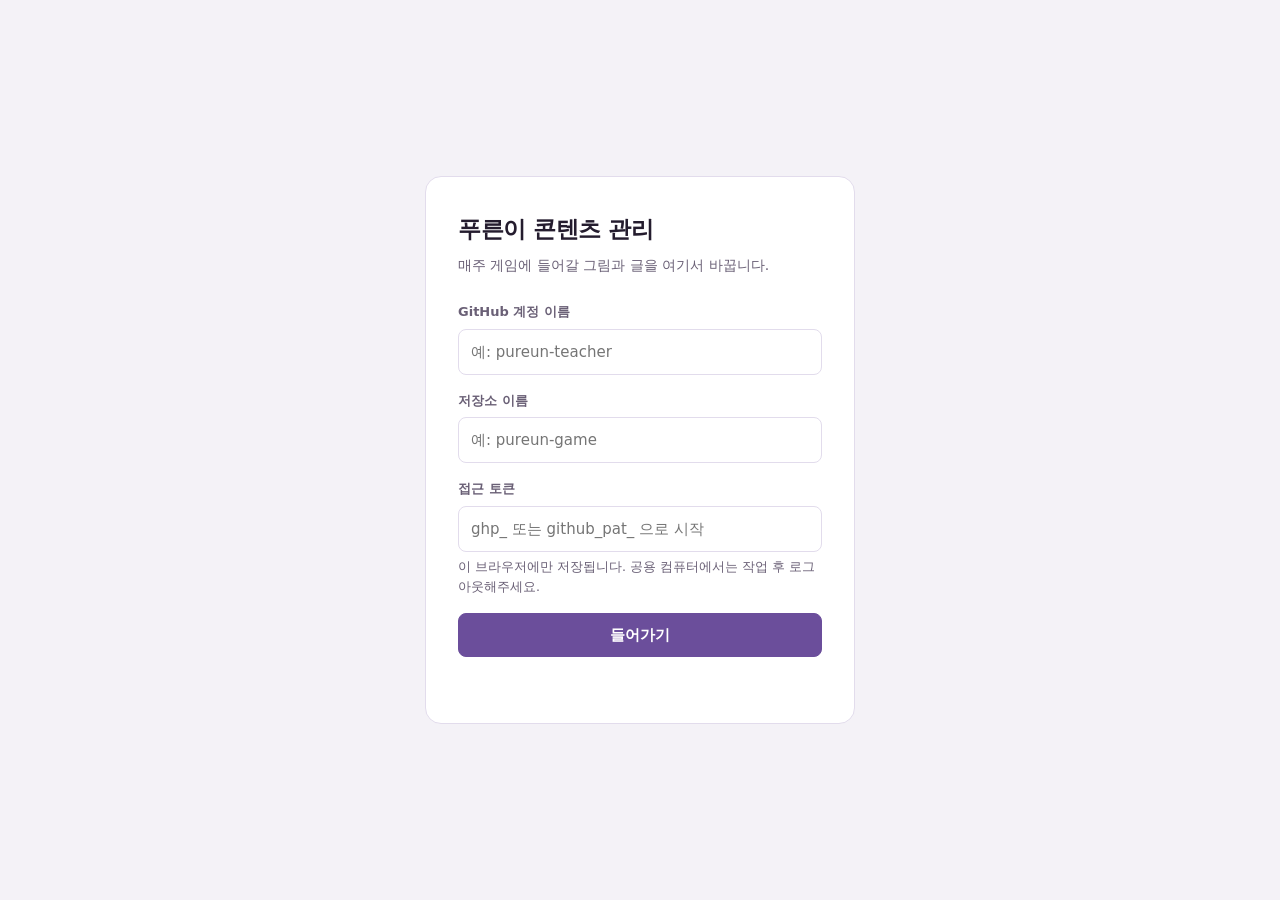
==== admin/index.html @ aa9b967f "Add files via upload" ====
<!DOCTYPE html>
<html lang="ko">
<head>
<meta charset="UTF-8" />
<meta name="viewport" content="width=device-width, initial-scale=1" />
<title>푸른이 콘텐츠 관리</title>
<link rel="icon" href="data:," />
<link rel="stylesheet" href="css/admin.css" />
</head>
<body>

<!-- 로그인 -->
<div id="gate" class="gate">
  <div class="gate-card">
    <h1>푸른이 콘텐츠 관리</h1>
    <p>매주 게임에 들어갈 그림과 글을 여기서 바꿉니다.</p>

    <div class="field">
      <label for="fOwner">GitHub 계정 이름</label>
      <input id="fOwner" type="text" placeholder="예: pureun-teacher" autocomplete="off" />
    </div>
    <div class="field">
      <label for="fRepo">저장소 이름</label>
      <input id="fRepo" type="text" placeholder="예: pureun-game" autocomplete="off" />
    </div>
    <div class="field">
      <label for="fToken">접근 토큰</label>
      <input id="fToken" type="password" placeholder="ghp_ 또는 github_pat_ 으로 시작" autocomplete="off" />
      <div class="hint">이 브라우저에만 저장됩니다. 공용 컴퓨터에서는 작업 후 로그아웃해주세요.</div>
    </div>

    <button id="btnLogin" class="btn btn-primary" style="width:100%">들어가기</button>
    <div id="gateMsg" class="hint" style="margin-top:12px;min-height:20px;color:var(--clay)"></div>
  </div>
</div>

<!-- 관리 화면 -->
<div id="app" class="hidden">
  <header class="topbar">
    <span class="brand">푸른이 콘텐츠 관리</span>
    <span id="liveNow" class="live-now"><span class="live-dot"></span>불러오는 중</span>
    <button id="btnLogout" class="btn-quiet">로그아웃</button>
  </header>

  <nav id="weeks" class="weeks" aria-label="회차 선택"></nav>

  <main class="work">
    <nav class="steps" aria-label="편집 항목">
      <button data-go="secOpening" aria-current="true">오프닝 이야기</button>
      <button data-go="secR1">1라운드 레시피</button>
      <button data-go="secR1kw">1라운드 키워드</button>
      <button data-go="secMiddle">중간 이야기</button>
      <button data-go="secR2">2라운드 레시피</button>
      <button data-go="secR2kw">2라운드 키워드</button>
      <button data-go="secEnding">엔딩 이야기</button>
    </nav>

    <div>
      <section class="panel" style="display:flex;align-items:center;gap:14px;flex-wrap:wrap">
        <div style="margin-right:auto">
          <h2 id="weekTitle" style="margin:0">1회차</h2>
          <p class="sub" id="weekSub" style="margin:2px 0 0">아직 아무것도 없습니다.</p>
        </div>
        <button id="btnCopy" class="btn btn-sm">이전 회차 복제해오기</button>
      </section>

      <section class="panel" id="secOpening">
        <h2>오프닝 이야기</h2>
        <p class="sub">게임을 열면 가장 먼저 넘겨보는 그림책입니다. 대사는 그림 안에 그려 넣어주세요.</p>
        <div class="pages" id="pagesOpening"></div>
      </section>

      <section class="panel" id="secR1">
        <h2>1라운드 레시피</h2>
        <p class="sub">아이들이 어떤 재료를 모아야 하는지 보여주는 화면입니다.</p>
        <div class="row2">
          <div>
            <div class="field"><label>레시피 그림</label><div id="dropR1recipe"></div></div>
            <div class="field"><label>바구니를 든 푸른이</label><div id="dropR1player"></div></div>
          </div>
          <div>
            <div class="field"><label for="r1title">화면 제목</label>
              <input id="r1title" type="text" placeholder="오늘은 누구랑 놀게 될까요?" /></div>
            <div class="field"><label for="r1note">안내 문구</label>
              <textarea id="r1note" rows="3" placeholder="레시피를 잘 기억해주세요."></textarea>
              <div class="hint">줄을 바꾸려면 그냥 엔터를 누르세요.</div></div>
            <div class="field"><label for="r1resultName">오늘 만날 친구 이름</label>
              <input id="r1resultName" type="text" placeholder="민제 선생님" /></div>
            <div class="field"><label>성공했을 때 등장할 친구 그림</label><div id="dropR1result"></div></div>
          </div>
        </div>
      </section>

      <section class="panel" id="secR1kw">
        <h2>1라운드 키워드</h2>
        <p class="sub">체크한 것이 모아야 하는 재료, 체크하지 않은 것은 피해야 하는 재료입니다.
          피할 재료를 하나도 넣지 않으면 기본 오답 그림 8개가 쓰입니다.</p>
        <div class="kw-list" id="kwR1"></div>
        <button class="btn btn-sm" data-addkw="1">키워드 추가</button>
      </section>

      <section class="panel" id="secMiddle">
        <h2>중간 이야기</h2>
        <p class="sub">1라운드가 끝나고 2라운드로 넘어가는 사이에 나옵니다.</p>
        <div class="pages" id="pagesMiddle"></div>
      </section>

      <section class="panel" id="secR2">
        <h2>2라운드 레시피</h2>
        <p class="sub">1라운드와 따로 저장됩니다.</p>
        <div class="row2">
          <div>
            <div class="field"><label>레시피 그림</label><div id="dropR2recipe"></div></div>
            <div class="field"><label>친구와 함께인 푸른이</label><div id="dropR2player"></div></div>
          </div>
          <div>
            <div class="field"><label for="r2title">화면 제목</label>
              <input id="r2title" type="text" placeholder="오늘은 무엇을 하며 놀까요?" /></div>
            <div class="field"><label for="r2note">안내 문구</label>
              <textarea id="r2note" rows="3"></textarea></div>
            <div class="field"><label for="r2resultName">오늘의 활동 이름</label>
              <input id="r2resultName" type="text" placeholder="AI로 나만의 캐릭터 만들기" /></div>
            <div class="field"><label>마지막 두루마리에 펼쳐질 그림</label><div id="dropR2result"></div></div>
            <div class="field">
              <label class="kw-check" style="color:var(--ink)">
                <input id="r2overlay" type="checkbox" /> 레시피 그림 위에 키워드 4개를 겹쳐 보여주기
              </label>
              <div class="hint">2라운드의 빈 레시피 종이에 키워드 그림을 얹는 연출입니다.</div>
            </div>
          </div>
        </div>
      </section>

      <section class="panel" id="secR2kw">
        <h2>2라운드 키워드</h2>
        <p class="sub">1라운드와 완전히 따로 저장됩니다. 겹쳐 보여주기를 켰다면 여기 순서대로
          왼쪽 위 → 오른쪽 위 → 왼쪽 아래 → 오른쪽 아래에 놓입니다.</p>
        <div class="kw-list" id="kwR2"></div>
        <button class="btn btn-sm" data-addkw="2">키워드 추가</button>
      </section>

      <section class="panel" id="secEnding">
        <h2>엔딩 이야기</h2>
        <p class="sub">게임을 마치고 보는 마지막 그림책입니다.</p>
        <div class="pages" id="pagesEnding"></div>
      </section>
    </div>
  </main>

  <div class="actionbar">
    <span class="status" id="status">준비됨</span>
    <button id="btnSave" class="btn btn-primary">저장</button>
    <button id="btnPreview" class="btn">미리보기</button>
    <button id="btnPublish" class="btn btn-go">게임에 적용</button>
  </div>
</div>

<div id="modal" class="modal">
  <div class="modal-card">
    <h3 id="modalTitle"></h3>
    <p id="modalBody"></p>
    <div class="buttons">
      <button id="modalNo" class="btn">그만두기</button>
      <button id="modalYes" class="btn btn-go">적용하기</button>
    </div>
  </div>
</div>

<div id="toast" class="toast"></div>

<script src="js/github.js"></script>
<script src="js/admin.js"></script>
</body>
</html>
---- admin/css/admin.css ----
/* 푸른이 콘텐츠 관리 — 게임 속 마법 약방(짙은 자수정/나무)에서 색을 가져오되,
   오래 들여다보는 작업 도구답게 채도를 낮추고 면을 넓게 씁니다. */

:root{
  --ink:#241C2E;
  --ink-soft:#6A6076;
  --page:#F4F2F7;
  --panel:#FFFFFF;
  --line:#E2DCEC;
  --amethyst:#6B4E9B;
  --amethyst-wash:#EFE9F8;
  --moss:#2E7D5B;
  --moss-wash:#E4F1EB;
  --clay:#B4432F;
  --amber:#B8862B;
  --radius:10px;
}

*{box-sizing:border-box}
html,body{margin:0;padding:0}
body{
  background:var(--page);color:var(--ink);
  font-family:"Pretendard","Apple SD Gothic Neo","Malgun Gothic",system-ui,sans-serif;
  font-size:15px;line-height:1.6;-webkit-font-smoothing:antialiased;
}
button,input,textarea{font:inherit;color:inherit}
button{cursor:pointer}
:focus-visible{outline:2.5px solid var(--amethyst);outline-offset:2px;border-radius:4px}
@media (prefers-reduced-motion:reduce){*{transition:none!important;animation:none!important}}

/* ---------- 로그인 ---------- */
.gate{min-height:100vh;display:grid;place-items:center;padding:24px}
.gate-card{width:100%;max-width:430px;background:var(--panel);border:1px solid var(--line);
  border-radius:16px;padding:34px 32px}
.gate-card h1{margin:0 0 6px;font-size:23px;letter-spacing:-.02em}
.gate-card p{margin:0 0 26px;color:var(--ink-soft);font-size:14px}
.field{margin-bottom:16px}
.field label{display:block;font-size:13px;font-weight:600;color:var(--ink-soft);margin-bottom:6px}
.field input,.field textarea{
  width:100%;padding:10px 12px;border:1.5px solid var(--line);border-radius:8px;
  background:#fff;transition:border-color .15s}
.field input:focus,.field textarea:focus{border-color:var(--amethyst);outline:none}
.field .hint{font-size:12.5px;color:var(--ink-soft);margin-top:5px}

/* ---------- 버튼 ---------- */
.btn{border:1.5px solid var(--line);background:#fff;border-radius:8px;padding:9px 16px;font-weight:600}
.btn:hover{border-color:var(--ink-soft)}
.btn-primary{background:var(--amethyst);border-color:var(--amethyst);color:#fff}
.btn-primary:hover{background:#5A4084;border-color:#5A4084}
.btn-go{background:var(--moss);border-color:var(--moss);color:#fff}
.btn-go:hover{background:#25674A;border-color:#25674A}
.btn-quiet{border:none;background:transparent;color:var(--ink-soft);padding:6px 10px}
.btn-quiet:hover{color:var(--ink)}
.btn-danger{border-color:#EDCEC8;color:var(--clay);background:#fff}
.btn-danger:hover{background:#FCF2F0}
.btn:disabled{opacity:.45;cursor:not-allowed}
.btn-sm{padding:5px 11px;font-size:13px;border-radius:7px}

/* ---------- 상단 ---------- */
.topbar{display:flex;align-items:center;gap:16px;padding:14px 22px;
  background:var(--panel);border-bottom:1px solid var(--line)}
.brand{font-weight:700;letter-spacing:-.02em}
.live-now{margin-left:auto;display:flex;align-items:center;gap:8px;
  background:var(--moss-wash);color:var(--moss);border-radius:999px;
  padding:5px 14px;font-size:13.5px;font-weight:700}
.live-dot{width:7px;height:7px;border-radius:50%;background:var(--moss)}

/* ---------- 회차 스트립 (이 화면의 주인공) ---------- */
.weeks{display:flex;gap:8px;padding:16px 22px;overflow-x:auto;background:var(--panel);
  border-bottom:1px solid var(--line);scrollbar-width:thin}
.week{flex:0 0 auto;width:60px;border:1.5px solid var(--line);border-radius:var(--radius);
  background:#fff;padding:9px 0 8px;text-align:center;transition:border-color .12s,background .12s}
.week:hover{border-color:var(--amethyst)}
.week .n{font-size:19px;font-weight:700;letter-spacing:-.03em;line-height:1.2}
.week .s{font-size:11px;font-weight:600;margin-top:3px;color:var(--ink-soft)}
.week[data-status="작성중"] .s{color:var(--amber)}
.week[data-status="완료"] .s{color:var(--moss)}
.week.is-live{border-color:var(--moss);background:var(--moss-wash);box-shadow:0 0 0 2.5px var(--moss-wash)}
.week.is-live .s{color:var(--moss)}
.week.is-open{border-color:var(--amethyst);background:var(--amethyst-wash)}
.week.is-open .n{color:var(--amethyst)}

/* ---------- 본문 ---------- */
.work{display:grid;grid-template-columns:186px 1fr;gap:22px;
  max-width:1180px;margin:0 auto;padding:22px 22px 128px}
.steps{position:sticky;top:22px;align-self:start;display:flex;flex-direction:column;gap:2px}
.steps button{display:block;width:100%;text-align:left;border:none;background:transparent;
  padding:9px 12px;border-radius:8px;font-weight:600;color:var(--ink-soft)}
.steps button:hover{background:var(--panel);color:var(--ink)}
.steps button[aria-current="true"]{background:var(--amethyst-wash);color:var(--amethyst)}

.panel{background:var(--panel);border:1px solid var(--line);border-radius:14px;
  padding:26px 26px 28px;margin-bottom:20px;scroll-margin-top:20px}
.panel > h2{margin:0 0 4px;font-size:18px;letter-spacing:-.02em}
.panel > .sub{margin:0 0 20px;color:var(--ink-soft);font-size:13.5px}
.row2{display:grid;grid-template-columns:1fr 1fr;gap:16px}
@media (max-width:820px){
  .work{grid-template-columns:1fr;padding-bottom:150px}
  .steps{position:static;flex-direction:row;overflow-x:auto;gap:4px;padding-bottom:4px}
  .steps button{white-space:nowrap;width:auto}
  .row2{grid-template-columns:1fr}
}

/* ---------- 이미지 ---------- */
.drop{position:relative;border:2px dashed var(--line);border-radius:var(--radius);
  background:#FCFBFE;display:grid;place-items:center;min-height:132px;overflow:hidden;
  text-align:center;color:var(--ink-soft);font-size:13px;padding:10px}
.drop.dragover{border-color:var(--amethyst);background:var(--amethyst-wash)}
.drop img{width:100%;height:100%;object-fit:contain;position:absolute;inset:0}
.drop input[type=file]{position:absolute;inset:0;opacity:0;cursor:pointer}
.thumb-actions{display:flex;gap:6px;margin-top:8px}

/* 스토리 페이지 카드 */
.pages{display:grid;grid-template-columns:repeat(auto-fill,minmax(168px,1fr));gap:14px}
.page-card{border:1.5px solid var(--line);border-radius:var(--radius);padding:10px;background:#fff}
.page-card.dragging{opacity:.4}
.page-card.drop-target{border-color:var(--amethyst);background:var(--amethyst-wash)}
.page-card .head{display:flex;align-items:center;justify-content:space-between;
  font-size:12.5px;font-weight:700;color:var(--ink-soft);margin-bottom:8px}
.page-card .grip{cursor:grab;color:var(--line);font-size:15px;letter-spacing:2px}
.page-card .drop{min-height:106px}
.page-card .move{display:flex;gap:4px;margin-top:8px}
.page-card .move button{flex:1;border:1px solid var(--line);background:#fff;border-radius:6px;
  padding:4px 0;font-size:12px;color:var(--ink-soft)}
.add-card{border:2px dashed var(--line);border-radius:var(--radius);background:#FCFBFE;
  min-height:170px;color:var(--ink-soft);font-weight:600}
.add-card:hover{border-color:var(--amethyst);color:var(--amethyst)}

/* 키워드 */
.kw-list{display:flex;flex-direction:column;gap:10px;margin-bottom:14px}
.kw{display:grid;grid-template-columns:74px 1fr auto auto;gap:12px;align-items:center;
  border:1.5px solid var(--line);border-radius:var(--radius);padding:10px 12px;background:#fff}
.kw .drop{min-height:64px}
.kw input[type=text]{width:100%;padding:8px 10px;border:1.5px solid var(--line);border-radius:7px}
.kw-check{display:flex;align-items:center;gap:7px;font-size:13.5px;font-weight:600;
  color:var(--ink-soft);white-space:nowrap;cursor:pointer}
.kw-check input{width:17px;height:17px;accent-color:var(--moss)}
.kw.is-correct{border-color:#C7E3D5;background:var(--moss-wash)}
.kw.is-correct .kw-check{color:var(--moss)}
@media (max-width:640px){.kw{grid-template-columns:64px 1fr;gap:9px}}

/* ---------- 하단 고정 바 ---------- */
.actionbar{position:fixed;left:0;right:0;bottom:0;z-index:50;background:var(--panel);
  border-top:1px solid var(--line);padding:12px 22px;display:flex;align-items:center;gap:10px}
.actionbar .status{color:var(--ink-soft);font-size:13.5px;margin-right:auto}
@media (max-width:640px){.actionbar{flex-wrap:wrap}.actionbar .status{width:100%;margin-bottom:4px}}

/* ---------- 확인창 / 알림 ---------- */
.modal{position:fixed;inset:0;z-index:100;display:none;place-items:center;
  background:rgba(36,28,46,.45);padding:22px}
.modal.show{display:grid}
.modal-card{background:#fff;border-radius:14px;padding:28px;max-width:430px;width:100%}
.modal-card h3{margin:0 0 10px;font-size:18px}
.modal-card p{margin:0 0 22px;color:var(--ink-soft);font-size:14px;line-height:1.65}
.modal-card .buttons{display:flex;gap:8px;justify-content:flex-end}

.toast{position:fixed;left:50%;bottom:80px;transform:translateX(-50%) translateY(14px);
  background:var(--ink);color:#fff;padding:11px 20px;border-radius:999px;font-size:14px;
  font-weight:600;opacity:0;pointer-events:none;transition:opacity .2s,transform .2s;z-index:200}
.toast.show{opacity:1;transform:translateX(-50%) translateY(0)}
.toast.bad{background:var(--clay)}

.empty{color:var(--ink-soft);font-size:13.5px;padding:14px 0}
.hidden{display:none!important}

/* 지금 열려 있는 회차가 동시에 게임에 적용 중일 때 */
.week.is-live.is-open{background:var(--moss-wash);border-color:var(--moss)}
.week.is-live.is-open .n{color:var(--moss)}
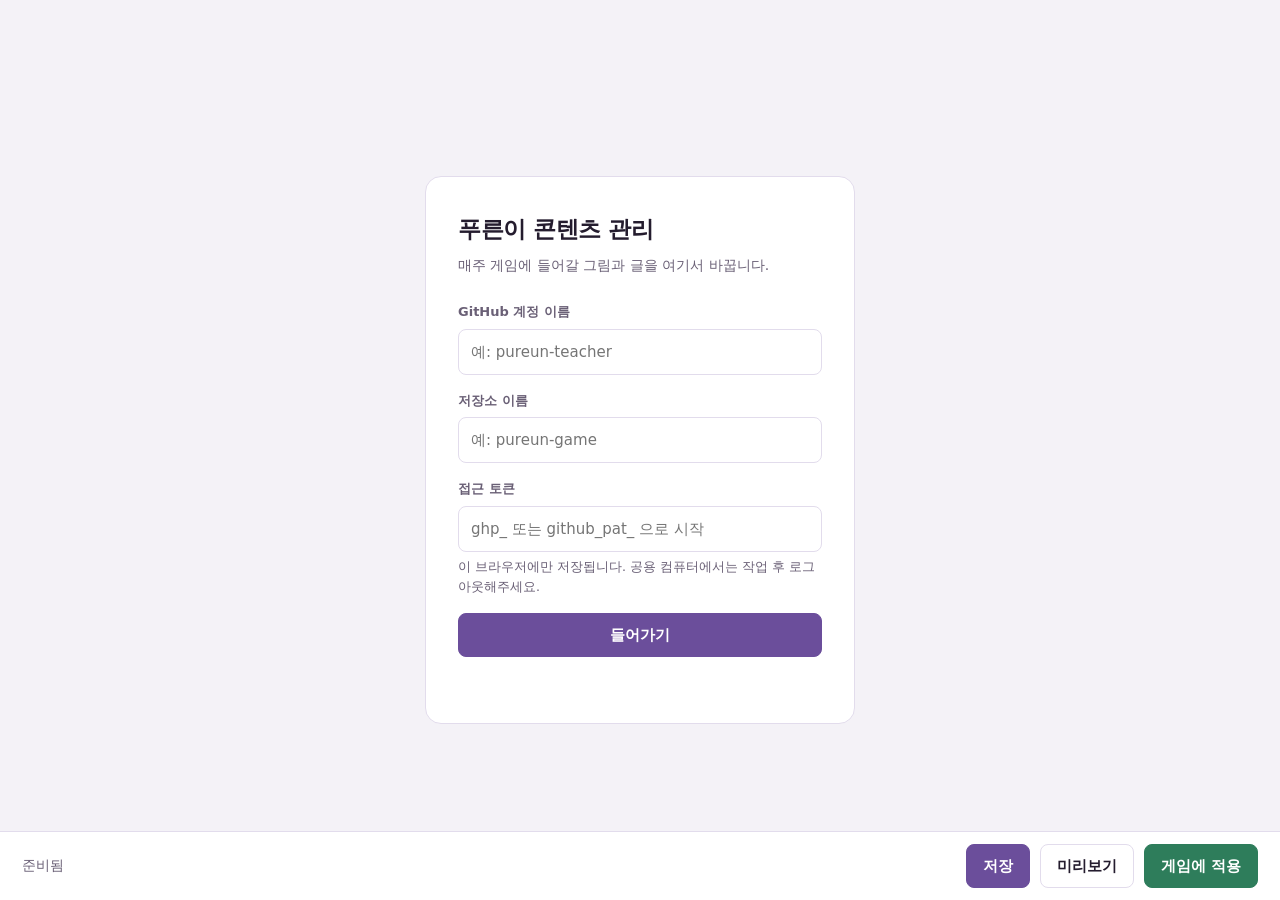
==== commit e029248b: "Add files via upload" ====
--- a/admin/index.html
+++ b/admin/index.html
@@ -53,6 +53,7 @@
       <button data-go="secR2">2라운드 레시피</button>
       <button data-go="secR2kw">2라운드 키워드</button>
       <button data-go="secEnding">엔딩 이야기</button>
+      <button data-go="secEnd">마지막 화면</button>
     </nav>
 
     <div>
@@ -144,6 +145,56 @@
         <p class="sub">게임을 마치고 보는 마지막 그림책입니다.</p>
         <div class="pages" id="pagesEnding"></div>
       </section>
+
+      <section class="panel" id="secEnd">
+        <h2>마지막 화면</h2>
+        <p class="sub">그림책이 끝나고 「다시하기」 버튼과 함께 나오는 화면입니다.
+          두루마리에 들어갈 글은 아래에 적으면 화면에 얹혀서 나옵니다.</p>
+        <div class="row2">
+          <div class="field">
+            <label>배경 그림</label>
+            <div id="dropEndBg"></div>
+            <div class="hint">글자가 없는 배경을 넣어주세요. 비워두면 기본 배경이 쓰입니다.</div>
+          </div>
+          <div class="field">
+            <label for="endText">두루마리 문구</label>
+            <textarea id="endText" rows="4" placeholder="AI로 나만의 캐릭터 만들기 !&#10;시작해볼까요?"></textarea>
+            <div class="hint">엔터로 줄을 바꿉니다. 글이 길면 글자 크기가 자동으로 줄어듭니다.</div>
+            <div class="field" style="margin-top:18px">
+              <label class="kw-check" style="color:var(--ink)">
+                <input id="endHasBtn" type="checkbox" /> 배경 그림에 「다시하기」 버튼이 이미 그려져 있어요
+              </label>
+              <div class="hint">체크하면 게임이 버튼을 겹쳐 그리지 않고,
+                그림에 그려진 버튼을 누를 수 있게 합니다.</div>
+            </div>
+          </div>
+        </div>
+
+        <h3 class="sub-head">글자 위치 맞추기</h3>
+        <p class="sub">막대를 움직이면 아래 그림에서 글자가 바로 움직입니다.
+          두루마리 안에 잘 들어가게 맞춰주세요.</p>
+        <div class="row2">
+          <div>
+            <div class="slider"><label for="endPosY">위아래</label>
+              <input id="endPosY" type="range" min="-260" max="420" step="5" />
+              <output id="endPosYv"></output></div>
+            <div class="slider"><label for="endPosX">좌우</label>
+              <input id="endPosX" type="range" min="-400" max="400" step="5" />
+              <output id="endPosXv"></output></div>
+            <div class="slider"><label for="endSize">글자 크기</label>
+              <input id="endSize" type="range" min="30" max="110" step="2" />
+              <output id="endSizev"></output></div>
+            <button id="endReset" class="btn btn-sm" style="margin-top:6px">가운데로 되돌리기</button>
+          </div>
+          <div>
+            <div id="endPreview" class="end-preview">
+              <div id="endPreviewText"></div>
+              <span class="end-preview-empty">배경 그림을 올리면 여기에 보입니다</span>
+            </div>
+          </div>
+        </div>
+        </div>
+      </section>
     </div>
   </main>
 
--- a/admin/css/admin.css
+++ b/admin/css/admin.css
@@ -166,3 +166,25 @@
 /* 지금 열려 있는 회차가 동시에 게임에 적용 중일 때 */
 .week.is-live.is-open{background:var(--moss-wash);border-color:var(--moss)}
 .week.is-live.is-open .n{color:var(--moss)}
+
+
+/* --- 마지막 화면: 글자 위치 맞추기 --- */
+@font-face{font-family:"ParkDahyun";src:url("../../assets/font/ParkDahyun.ttf") format("truetype");font-display:swap}
+
+.sub-head{margin:26px 0 2px;font-size:15px;font-weight:700;
+  padding-top:20px;border-top:1px solid var(--line)}
+
+.slider{display:grid;grid-template-columns:70px 1fr 58px;align-items:center;gap:10px;margin-bottom:12px}
+.slider label{font-size:13px;font-weight:600;color:var(--ink-soft)}
+.slider input[type=range]{width:100%;accent-color:var(--amethyst)}
+.slider output{font-size:13px;color:var(--ink-soft);text-align:right;font-variant-numeric:tabular-nums}
+
+.end-preview{position:relative;width:100%;aspect-ratio:16/9;border:1.5px solid var(--line);
+  border-radius:var(--radius);background:#F0EDF5 center/cover no-repeat;overflow:hidden}
+.end-preview-empty{position:absolute;inset:0;display:grid;place-items:center;
+  color:var(--ink-soft);font-size:13px;text-align:center;padding:10px}
+.end-preview.has-bg .end-preview-empty{display:none}
+#endPreviewText{position:absolute;left:50%;display:flex;align-items:center;justify-content:center;
+  text-align:center;white-space:pre-line;word-break:keep-all;overflow:hidden;
+  font-family:"ParkDahyun","Malgun Gothic",sans-serif;font-weight:900;color:#8A5E36;
+  line-height:1.24;text-shadow:0 2px 0 rgba(255,255,255,.7)}
